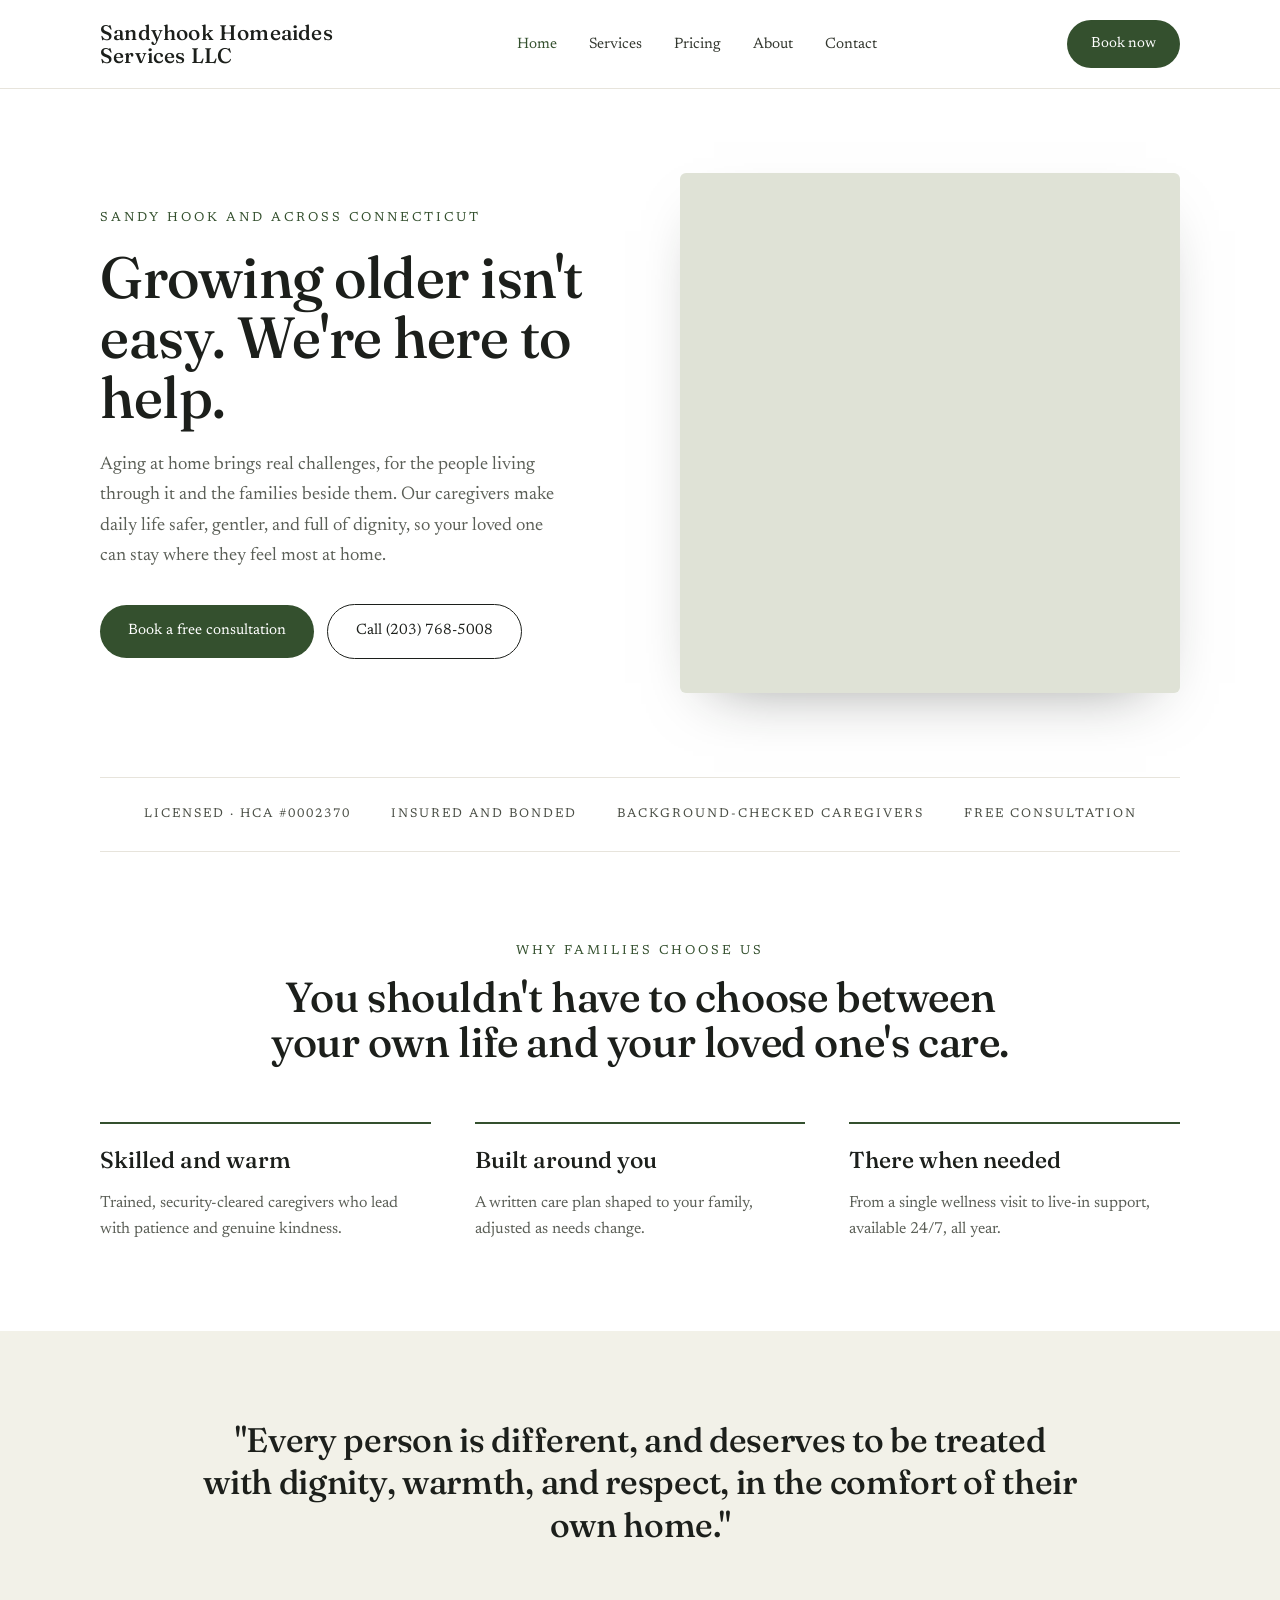
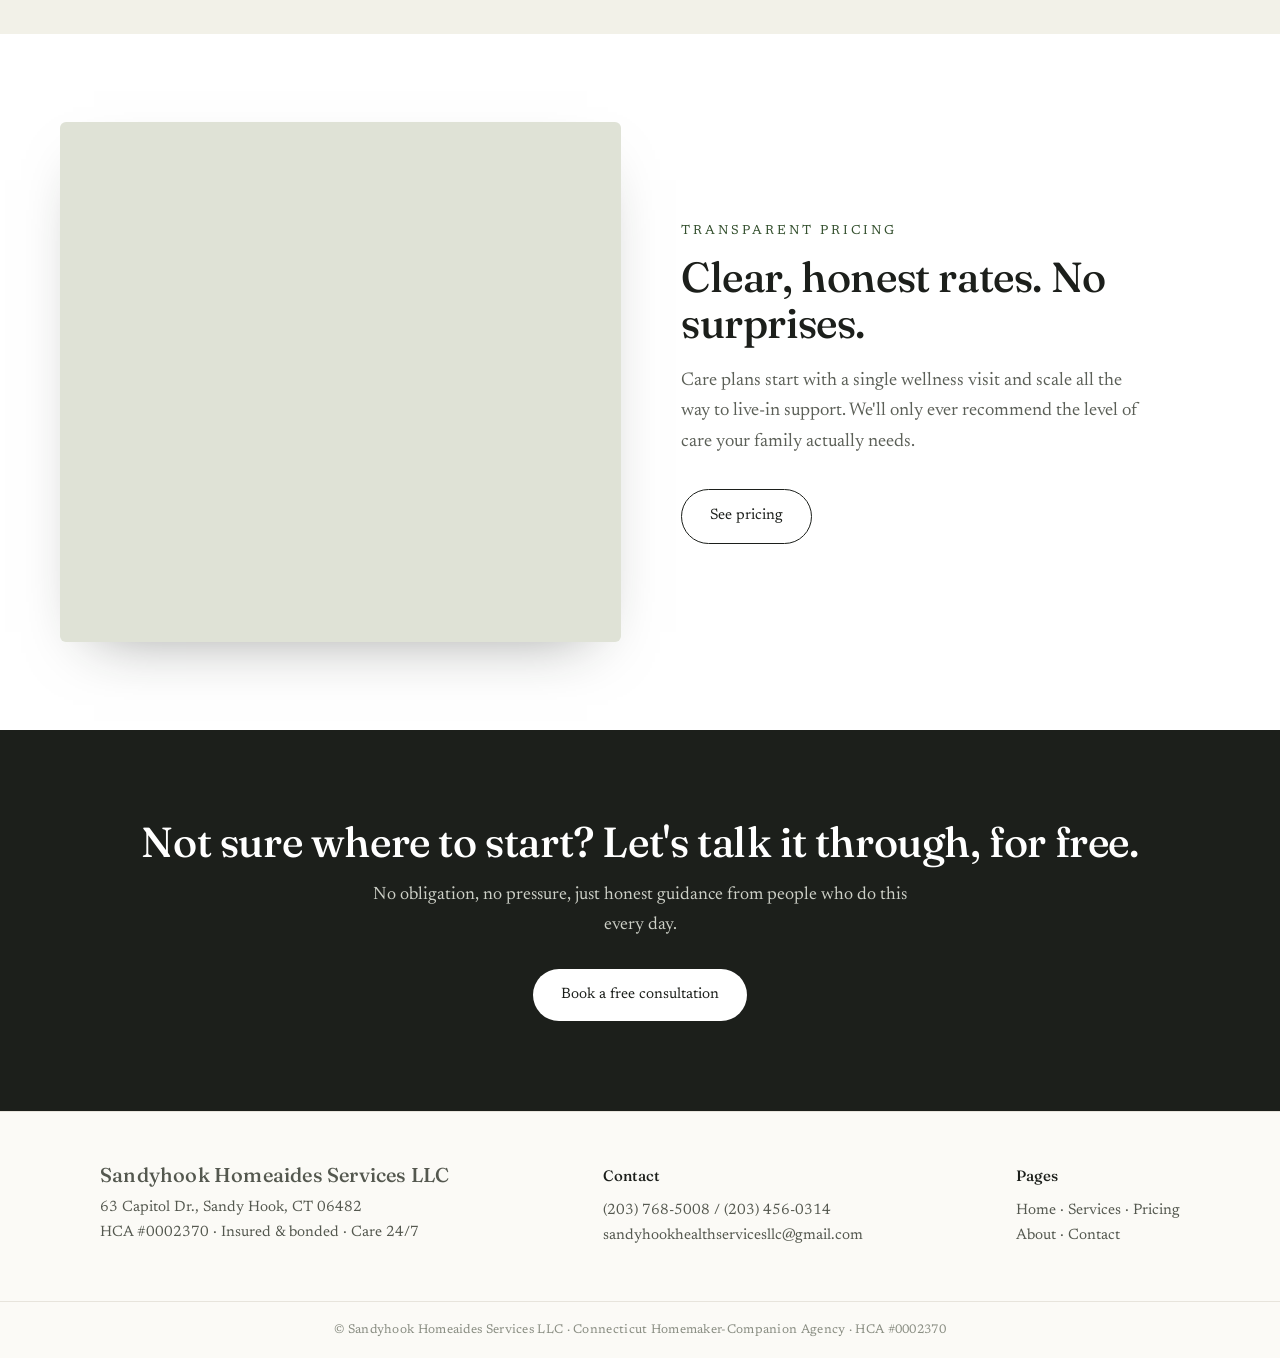
==== index.html @ 5daa8184 "Add files via upload" ====
<!DOCTYPE html>
<html lang="en">
<head>
<meta charset="UTF-8">
<meta name="viewport" content="width=device-width, initial-scale=1.0">
<title>Sandyhook Homeaides Services LLC | Home Care in Sandy Hook, CT</title>
<meta name="description" content="Licensed, insured home care in Sandy Hook and across Connecticut. Elderly care, dementia and Alzheimer's care, live-in and 24-hour caregivers. Free consultation. HCA #0002370.">
<link rel="stylesheet" href="styles.css">
</head>
<body>

<header>
  <div class="wrap bar">
    <a class="brand serif" href="index.html">Sandyhook Homeaides<br>Services LLC</a>
    <nav class="main" id="nav">
      <a href="index.html" class="active">Home</a>
      <a href="services.html">Services</a>
      <a href="pricing.html">Pricing</a>
      <a href="about.html">About</a>
      <a href="contact.html">Contact</a>
    </nav>
    <a class="book" href="contact.html">Book now</a>
    <button class="menu-toggle" onclick="document.getElementById('nav').classList.toggle('open')" aria-label="Menu">☰</button>
  </div>
</header>

<div class="wrap">
  <div class="split">
    <div>
      <div class="eyebrow">Sandy Hook and across Connecticut</div>
      <h1 class="serif">Growing older isn't easy. We're here to help.</h1>
      <p class="lead">Aging at home brings real challenges, for the people living through it and the families beside them. Our caregivers make daily life safer, gentler, and full of dignity, so your loved one can stay where they feel most at home.</p>
      <div class="acts">
        <a class="btn btn-dark" href="contact.html">Book a free consultation</a>
        <a class="btn btn-ghost" href="tel:+12037685008">Call (203) 768-5008</a>
      </div>
    </div>
    <div class="himg" style="background-image:url('https://images.unsplash.com/photo-1576765608535-5f04d1e3f289?auto=format&fit=crop&w=1100&q=70')" role="img" aria-label="A caregiver supporting an older adult at home"></div>
  </div>
</div>

<div class="wrap"><div class="trust">
  <span>Licensed · HCA #0002370</span>
  <span>Insured and bonded</span>
  <span>Background-checked caregivers</span>
  <span>Free consultation</span>
</div></div>

<section class="pad">
  <div class="wrap">
    <div class="center">
      <div class="eyebrow">Why families choose us</div>
      <h2 class="serif" style="margin-top:14px">You shouldn't have to choose between your own life and your loved one's care.</h2>
    </div>
    <div class="trio">
      <div><div class="t">Skilled and warm</div><p>Trained, security-cleared caregivers who lead with patience and genuine kindness.</p></div>
      <div><div class="t">Built around you</div><p>A written care plan shaped to your family, adjusted as needs change.</p></div>
      <div><div class="t">There when needed</div><p>From a single wellness visit to live-in support, available 24/7, all year.</p></div>
    </div>
  </div>
</section>

<section class="pad sage">
  <div class="wrap"><div class="quote">"Every person is different, and deserves to be treated with dignity, warmth, and respect, in the comfort of their own home."</div></div>
</section>

<section class="pad">
  <div class="wrap split" style="padding:0">
    <div class="himg" style="background-image:url('https://images.unsplash.com/photo-1573497019940-1c28c88b4f3e?auto=format&fit=crop&w=1100&q=70')" role="img" aria-label="A caregiver and client smiling together"></div>
    <div>
      <div class="eyebrow">Transparent pricing</div>
      <h2 class="serif" style="margin-top:14px">Clear, honest rates. No surprises.</h2>
      <p class="lead" style="margin-top:20px">Care plans start with a single wellness visit and scale all the way to live-in support. We'll only ever recommend the level of care your family actually needs.</p>
      <div class="acts"><a class="btn btn-ghost" href="pricing.html">See pricing</a></div>
    </div>
  </div>
</section>

<div class="ctaband">
  <h2 class="serif">Not sure where to start? Let's talk it through, for free.</h2>
  <p>No obligation, no pressure, just honest guidance from people who do this every day.</p>
  <a class="btn btn-light" href="contact.html">Book a free consultation</a>
</div>

<footer>
  <div class="wrap">
    <div><div class="brand serif">Sandyhook Homeaides Services LLC</div>63 Capitol Dr., Sandy Hook, CT 06482<br>HCA #0002370 · Insured &amp; bonded · Care 24/7</div>
    <div><b>Contact</b><a href="tel:+12037685008">(203) 768-5008</a> / <a href="tel:+12034560314">(203) 456-0314</a><br><a href="mailto:sandyhookhealthservicesllc@gmail.com">sandyhookhealthservicesllc@gmail.com</a></div>
    <div><b>Pages</b><a href="index.html">Home</a> · <a href="services.html">Services</a> · <a href="pricing.html">Pricing</a><br><a href="about.html">About</a> · <a href="contact.html">Contact</a></div>
  </div>
  <div class="legal">© Sandyhook Homeaides Services LLC · Connecticut Homemaker-Companion Agency · HCA #0002370</div>
</footer>

</body>
</html>
---- styles.css ----
/* Sandyhook Homeaides Services LLC — site styles */
@import url('https://fonts.googleapis.com/css2?family=Fraunces:opsz,wght@9..144,400;9..144,500;9..144,600&family=Newsreader:wght@400;500&display=swap');

:root{
  --ink:#1c1f1b; --mut:#5b5f57; --line:#e7e4dc;
  --green:#34502E; --green-d:#26401f; --sage:#F2F1E8; --cream:#FBFAF6; --paper:#fff;
}
*{box-sizing:border-box;margin:0;padding:0}
html{scroll-behavior:smooth}
body{font-family:'Newsreader',Georgia,serif;color:var(--ink);line-height:1.65;background:#fff;-webkit-font-smoothing:antialiased}
.serif{font-family:'Fraunces',Georgia,serif}
.wrap{max-width:1160px;margin:0 auto;padding:0 40px}
a{text-decoration:none;color:inherit}
img{max-width:100%;display:block}

/* header */
header{background:#fff;border-bottom:1px solid var(--line);position:sticky;top:0;z-index:20}
.bar{display:flex;align-items:center;justify-content:space-between;height:88px;gap:20px}
.brand{font-family:'Fraunces',serif;font-size:21px;font-weight:500;letter-spacing:.2px;line-height:1.1}
nav.main a{margin:0 14px;font-size:15px;color:#33372f}
nav.main a:hover,nav.main a.active{color:var(--green)}
.book{background:var(--green);color:#fff;padding:12px 24px;border-radius:30px;font-size:14.5px;margin-left:6px;white-space:nowrap}
.book:hover{background:var(--green-d)}
.menu-toggle{display:none}

/* buttons */
.btn{display:inline-block;padding:14px 28px;border-radius:30px;font-size:15px;cursor:pointer}
.btn-dark{background:var(--green);color:#fff}
.btn-dark:hover{background:var(--green-d)}
.btn-ghost{border:1px solid var(--ink);color:var(--ink)}
.btn-ghost:hover{background:var(--ink);color:#fff}
.btn-light{background:#fff;color:var(--ink)}

/* hero / split */
.split{display:grid;grid-template-columns:1.02fr .98fr;gap:60px;align-items:center;padding:84px 0}
.eyebrow{font-size:13px;letter-spacing:3px;text-transform:uppercase;color:var(--green)}
h1.serif{font-size:58px;line-height:1.04;font-weight:500;letter-spacing:-.5px;margin-top:18px}
.split p.lead{font-size:18.5px;color:var(--mut);margin-top:22px;max-width:470px}
.acts{margin-top:32px;display:flex;gap:13px;align-items:center;flex-wrap:wrap}
.himg{height:520px;border-radius:6px;background:#dfe2d6 center/cover;box-shadow:0 24px 60px -34px rgba(28,31,27,.5)}

/* sections */
section.pad{padding:88px 0}
.center{text-align:center;max-width:760px;margin:0 auto}
h2.serif{font-size:42px;font-weight:500;line-height:1.08;letter-spacing:-.4px}
.lead{font-size:18px;color:var(--mut)}
.cream{background:var(--cream)}
.sage{background:var(--sage)}

/* trust line */
.trust{display:flex;gap:40px;justify-content:center;flex-wrap:wrap;padding:26px 0;border-top:1px solid var(--line);border-bottom:1px solid var(--line);font-size:12.5px;letter-spacing:2px;text-transform:uppercase;color:#4a4e45}

/* trio */
.trio{display:grid;grid-template-columns:repeat(3,1fr);gap:44px;margin-top:56px}
.trio .t{font-family:'Fraunces',serif;font-size:23px;font-weight:500;border-top:2px solid var(--green);padding-top:18px}
.trio p{color:var(--mut);font-size:16px;margin-top:10px}

/* quote */
.quote{font-family:'Fraunces',serif;font-size:34px;line-height:1.25;font-weight:500;letter-spacing:-.3px;max-width:880px;margin:0 auto;text-align:center}

/* services grid */
.svc-grid{display:grid;grid-template-columns:1fr 1fr;gap:0 64px;margin-top:48px;border-top:1px solid var(--line)}
.svc{padding:26px 0;border-bottom:1px solid var(--line)}
.svc h3{font-family:'Fraunces',serif;font-size:22px;font-weight:500;margin-bottom:6px}
.svc p{color:var(--mut);font-size:16px}

/* pricing */
.plan-grid{display:grid;grid-template-columns:1fr 1fr;gap:22px;margin-top:52px}
.plan{border:1px solid var(--line);border-radius:8px;padding:34px}
.plan.feat{border:2px solid var(--green)}
.plan .nm{font-size:13px;letter-spacing:2px;text-transform:uppercase;color:var(--mut)}
.plan .amt{font-family:'Fraunces',serif;font-size:38px;font-weight:500;margin:8px 0 2px}
.plan .amt span{font-size:15px;color:var(--mut)}
.plan .who{color:var(--mut);font-size:15.5px;margin-bottom:18px}
.plan ul{border-top:1px solid var(--line);padding-top:16px;margin:0;list-style:none}
.plan li{color:var(--mut);font-size:15px;padding-left:18px;position:relative;margin:8px 0}
.plan li:before{content:'—';position:absolute;left:0;color:var(--green)}

/* about stack */
.stack{max-width:760px;margin:48px auto 0}
.stack .blk{padding:26px 0;border-top:1px solid var(--line)}
.stack .blk .k{font-family:'Fraunces',serif;font-size:22px;font-weight:500;margin-bottom:8px}
.stack .blk p{color:var(--mut);font-size:17px}

/* contact */
.cgrid{display:grid;grid-template-columns:1fr 1fr;gap:56px;margin-top:46px}
.cinfo div.row{padding:18px 0;border-bottom:1px solid var(--line)}
.cinfo .k{font-size:12.5px;letter-spacing:2px;text-transform:uppercase;color:var(--mut)}
.cinfo .v{font-family:'Fraunces',serif;font-size:21px;font-weight:500;margin-top:4px}
.cinfo .v a:hover{color:var(--green)}
.form label{display:block;font-size:13px;letter-spacing:1px;text-transform:uppercase;color:var(--mut);margin:16px 0 6px}
.form input,.form select,.form textarea{width:100%;border:1px solid var(--line);border-radius:6px;padding:13px 14px;font-family:'Newsreader',serif;font-size:16px;background:#fff}
.form input:focus,.form select:focus,.form textarea:focus{outline:none;border-color:var(--green)}
.form button{margin-top:22px;background:var(--green);color:#fff;border:none;border-radius:30px;padding:14px 30px;font-size:15px;cursor:pointer}
.form button:hover{background:var(--green-d)}
.mapwrap{margin-top:54px;border:1px solid var(--line);border-radius:8px;overflow:hidden}
.mapwrap iframe{width:100%;height:340px;border:0;display:block}

/* cta band */
.ctaband{background:var(--ink);color:#fff;text-align:center;padding:90px 30px}
.ctaband h2{color:#fff;margin:0 auto}
.ctaband p{color:#cdd0c7;margin:16px auto 28px;max-width:540px;font-size:18px}

/* footer */
footer{background:var(--cream);border-top:1px solid var(--line);font-size:15px;color:#54584f}
footer .wrap{padding:52px 40px;display:flex;flex-wrap:wrap;gap:40px;justify-content:space-between}
footer .brand{font-size:20px;margin-bottom:10px}
footer b{display:block;color:var(--ink);margin-bottom:10px;font-family:'Fraunces',serif;font-weight:500}
footer a:hover{color:var(--green)}
.legal{border-top:1px solid var(--line);text-align:center;padding:18px;font-size:12.5px;color:#8a8e83;letter-spacing:.3px}

/* page intro */
.pintro{padding:70px 0 0}

@media(max-width:880px){
  .split{grid-template-columns:1fr;gap:30px;padding:50px 0}
  h1.serif{font-size:40px}.himg{height:280px}
  .trio,.plan-grid,.svc-grid,.cgrid{grid-template-columns:1fr;gap:28px}
  .svc{padding:22px 0}
  nav.main{display:none}
  nav.main.open{display:block;position:absolute;top:88px;left:0;right:0;background:#fff;border-bottom:1px solid var(--line);padding:14px 40px}
  nav.main.open a{display:block;margin:12px 0;font-size:17px}
  .menu-toggle{display:block;background:none;border:none;font-size:26px;cursor:pointer;color:var(--ink)}
  h2.serif{font-size:32px}
}
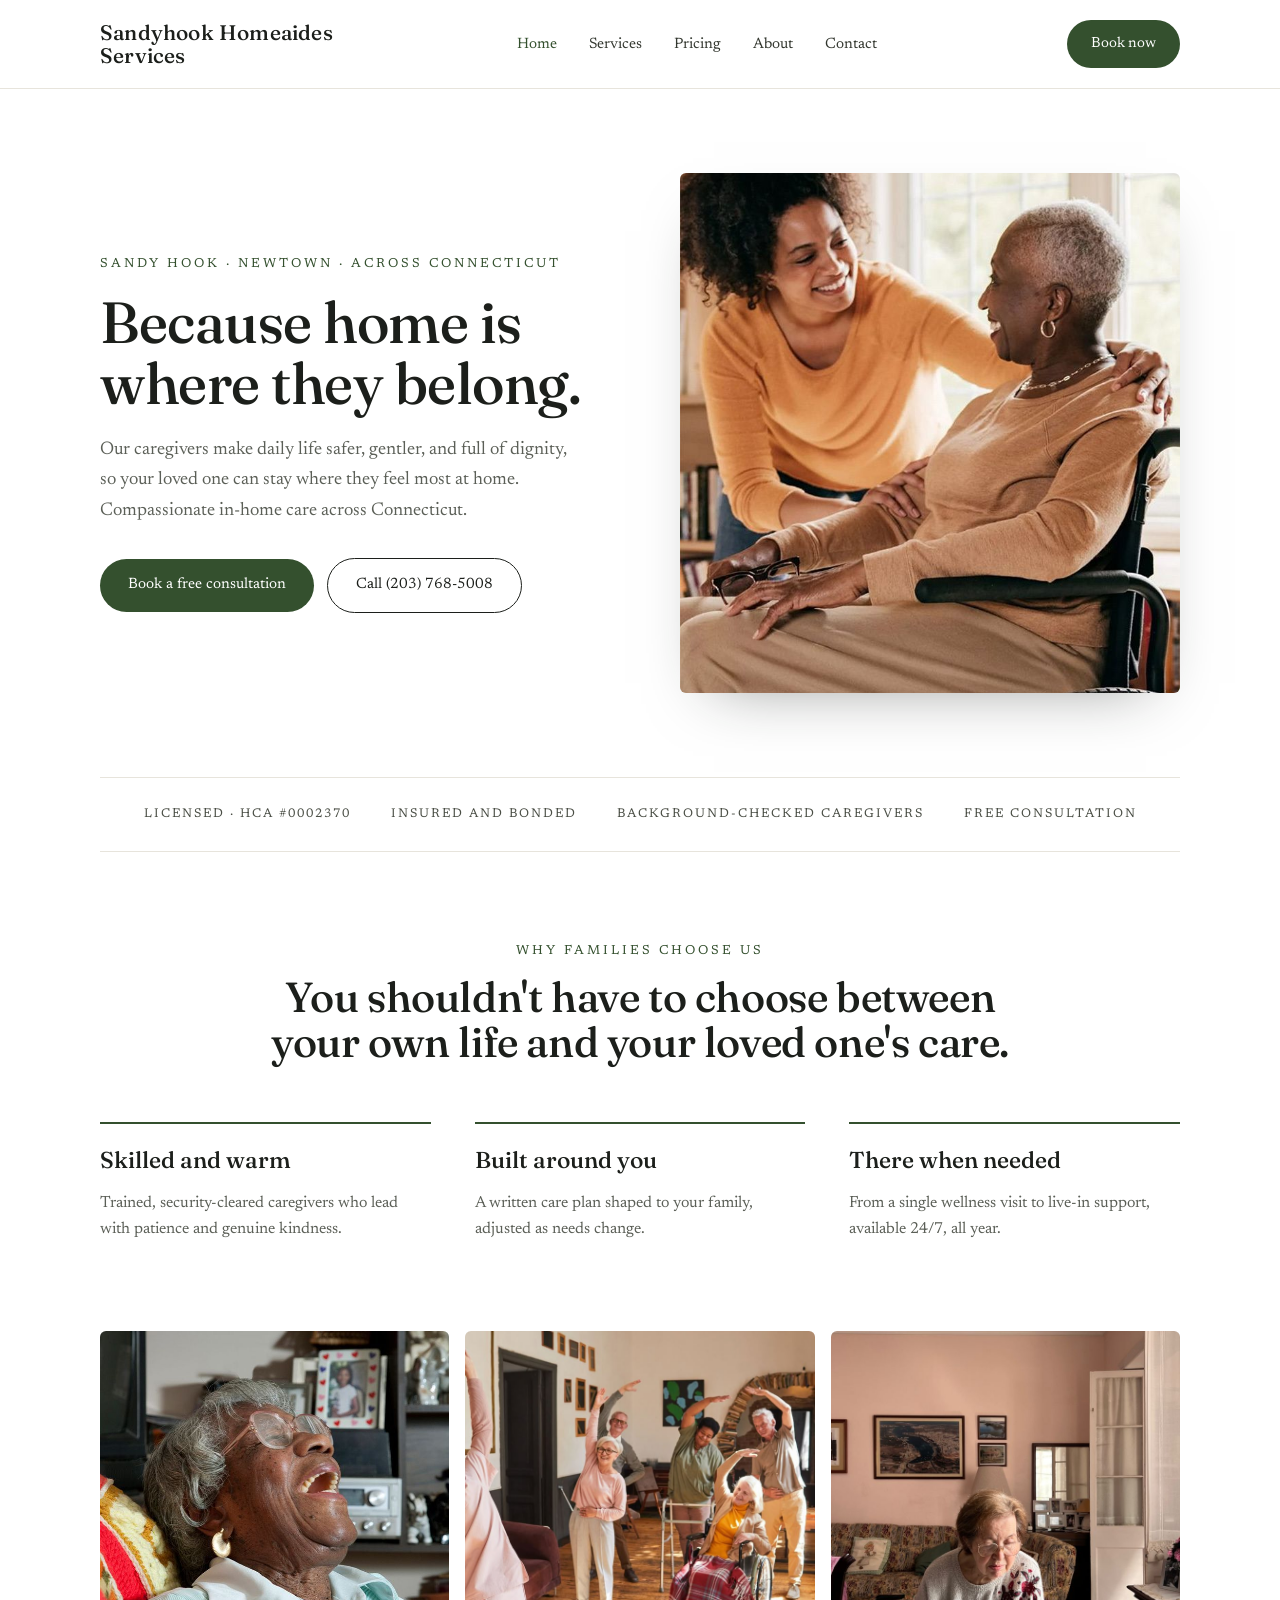
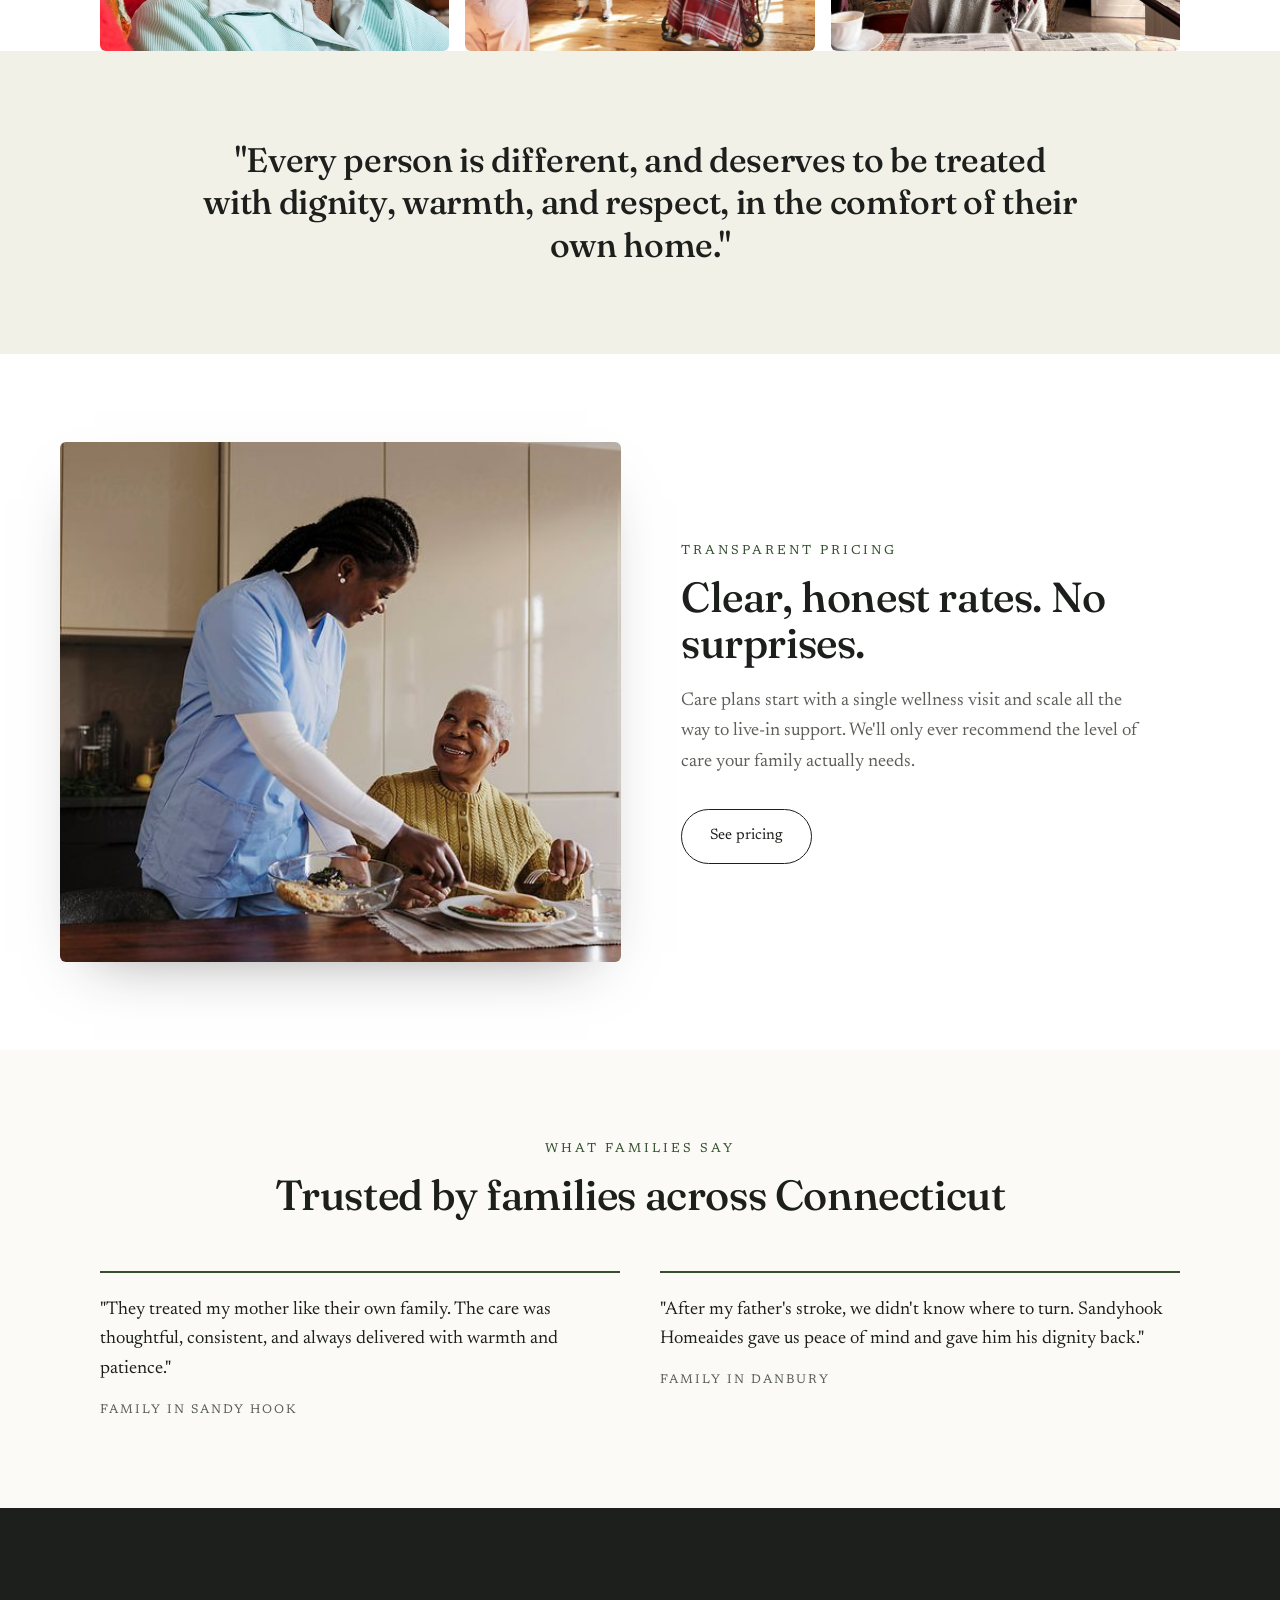
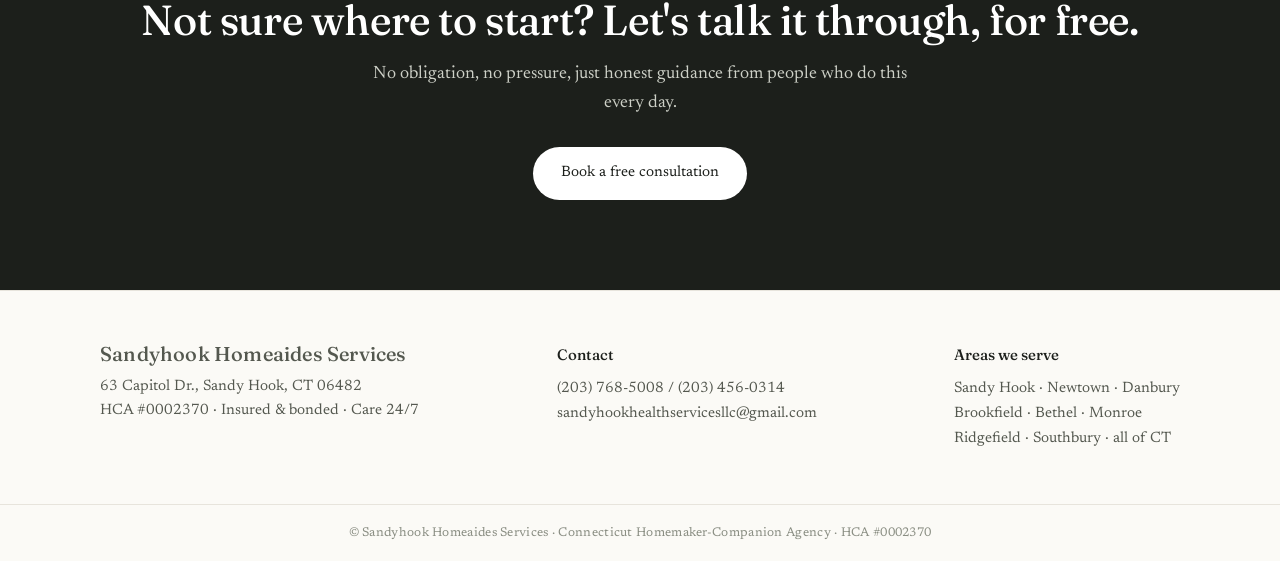
==== commit 22e4fef9: "Add images, SEO, custom domain, and copy updates - Replace Unsplash stock with 10 local images acros" ====
--- a/index.html
+++ b/index.html
@@ -3,15 +3,53 @@
 <head>
 <meta charset="UTF-8">
 <meta name="viewport" content="width=device-width, initial-scale=1.0">
-<title>Sandyhook Homeaides Services LLC | Home Care in Sandy Hook, CT</title>
-<meta name="description" content="Licensed, insured home care in Sandy Hook and across Connecticut. Elderly care, dementia and Alzheimer's care, live-in and 24-hour caregivers. Free consultation. HCA #0002370.">
+<title>In-Home Care in Sandy Hook & Newtown, CT | Sandyhook Homeaides Services</title>
+<meta name="description" content="Licensed, insured in-home care in Sandy Hook, Newtown, Danbury, and across Connecticut. Elderly care, dementia and Alzheimer's care, live-in and 24-hour caregivers. Free consultation. HCA #0002370.">
 <link rel="stylesheet" href="styles.css">
+<script type="application/ld+json">
+{
+  "@context": "https://schema.org",
+  "@type": "HomeHealthCareService",
+  "name": "Sandyhook Homeaides Services",
+  "description": "Licensed, insured in-home care provider serving Sandy Hook, Newtown, and across Connecticut. Elderly care, dementia care, live-in care, and 24-hour caregivers.",
+  "telephone": ["+1-203-768-5008", "+1-203-456-0314"],
+  "email": "sandyhookhealthservicesllc@gmail.com",
+  "address": {
+    "@type": "PostalAddress",
+    "streetAddress": "63 Capitol Dr.",
+    "addressLocality": "Sandy Hook",
+    "addressRegion": "CT",
+    "postalCode": "06482",
+    "addressCountry": "US"
+  },
+  "areaServed": [
+    {"@type": "State", "name": "Connecticut"},
+    {"@type": "City", "name": "Sandy Hook"},
+    {"@type": "City", "name": "Newtown"},
+    {"@type": "City", "name": "Danbury"},
+    {"@type": "City", "name": "Brookfield"},
+    {"@type": "City", "name": "Bethel"},
+    {"@type": "City", "name": "Monroe"},
+    {"@type": "City", "name": "Ridgefield"},
+    {"@type": "City", "name": "Southbury"}
+  ],
+  "openingHours": "Mo-Su 00:00-23:59",
+  "priceRange": "$$",
+  "sameAs": [],
+  "hasCredential": {
+    "@type": "EducationalOccupationalCredential",
+    "credentialCategory": "license",
+    "name": "Connecticut Homemaker-Companion Agency License",
+    "identifier": "HCA #0002370"
+  }
+}
+</script>
 </head>
 <body>
 
 <header>
   <div class="wrap bar">
-    <a class="brand serif" href="index.html">Sandyhook Homeaides<br>Services LLC</a>
+    <a class="brand serif" href="index.html">Sandyhook Homeaides<br>Services</a>
     <nav class="main" id="nav">
       <a href="index.html" class="active">Home</a>
       <a href="services.html">Services</a>
@@ -27,15 +65,15 @@
 <div class="wrap">
   <div class="split">
     <div>
-      <div class="eyebrow">Sandy Hook and across Connecticut</div>
-      <h1 class="serif">Growing older isn't easy. We're here to help.</h1>
-      <p class="lead">Aging at home brings real challenges, for the people living through it and the families beside them. Our caregivers make daily life safer, gentler, and full of dignity, so your loved one can stay where they feel most at home.</p>
+      <div class="eyebrow">Sandy Hook · Newtown · across Connecticut</div>
+      <h1 class="serif">Because home is where they belong.</h1>
+      <p class="lead">Our caregivers make daily life safer, gentler, and full of dignity, so your loved one can stay where they feel most at home. Compassionate in-home care across Connecticut.</p>
       <div class="acts">
         <a class="btn btn-dark" href="contact.html">Book a free consultation</a>
         <a class="btn btn-ghost" href="tel:+12037685008">Call (203) 768-5008</a>
       </div>
     </div>
-    <div class="himg" style="background-image:url('https://images.unsplash.com/photo-1576765608535-5f04d1e3f289?auto=format&fit=crop&w=1100&q=70')" role="img" aria-label="A caregiver supporting an older adult at home"></div>
+    <div class="himg" style="background-image:url('images/caregiver-companionship-wheelchair-support-connecticut.jpg')" role="img" aria-label="A caregiver warmly supporting a senior in a wheelchair at home"></div>
   </div>
 </div>
 
@@ -60,18 +98,46 @@
   </div>
 </section>
 
+<div class="wrap">
+  <div class="gallery">
+    <img src="images/joyful-senior-woman-elderly-care-connecticut.jpg" alt="A joyful senior woman laughing at home in Connecticut" loading="lazy">
+    <img src="images/senior-group-exercise-active-aging-connecticut.jpg" alt="Seniors staying active with group exercise at home" loading="lazy">
+    <img src="images/senior-companion-care-reading-at-home-connecticut.jpg" alt="A senior enjoying her morning reading at home with care support" loading="lazy">
+  </div>
+</div>
+
 <section class="pad sage">
   <div class="wrap"><div class="quote">"Every person is different, and deserves to be treated with dignity, warmth, and respect, in the comfort of their own home."</div></div>
 </section>
 
 <section class="pad">
   <div class="wrap split" style="padding:0">
-    <div class="himg" style="background-image:url('https://images.unsplash.com/photo-1573497019940-1c28c88b4f3e?auto=format&fit=crop&w=1100&q=70')" role="img" aria-label="A caregiver and client smiling together"></div>
+    <div class="himg" style="background-image:url('images/caregiver-meal-preparation-home-care-connecticut.jpg')" role="img" aria-label="A caregiver preparing a meal for a client at home"></div>
     <div>
       <div class="eyebrow">Transparent pricing</div>
       <h2 class="serif" style="margin-top:14px">Clear, honest rates. No surprises.</h2>
       <p class="lead" style="margin-top:20px">Care plans start with a single wellness visit and scale all the way to live-in support. We'll only ever recommend the level of care your family actually needs.</p>
       <div class="acts"><a class="btn btn-ghost" href="pricing.html">See pricing</a></div>
+    </div>
+  </div>
+</section>
+
+<section class="pad cream">
+  <div class="wrap">
+    <div class="center">
+      <div class="eyebrow">What families say</div>
+      <h2 class="serif" style="margin-top:14px">Trusted by families across Connecticut</h2>
+    </div>
+    <div class="testimonials">
+      <!-- Replace with real client testimonials -->
+      <div class="testimonial">
+        <div class="tq">"They treated my mother like their own family. The care was thoughtful, consistent, and always delivered with warmth and patience."</div>
+        <div class="ta">Family in Sandy Hook</div>
+      </div>
+      <div class="testimonial">
+        <div class="tq">"After my father's stroke, we didn't know where to turn. Sandyhook Homeaides gave us peace of mind and gave him his dignity back."</div>
+        <div class="ta">Family in Danbury</div>
+      </div>
     </div>
   </div>
 </section>
@@ -84,11 +150,11 @@
 
 <footer>
   <div class="wrap">
-    <div><div class="brand serif">Sandyhook Homeaides Services LLC</div>63 Capitol Dr., Sandy Hook, CT 06482<br>HCA #0002370 · Insured &amp; bonded · Care 24/7</div>
+    <div><div class="brand serif">Sandyhook Homeaides Services</div>63 Capitol Dr., Sandy Hook, CT 06482<br>HCA #0002370 · Insured &amp; bonded · Care 24/7</div>
     <div><b>Contact</b><a href="tel:+12037685008">(203) 768-5008</a> / <a href="tel:+12034560314">(203) 456-0314</a><br><a href="mailto:sandyhookhealthservicesllc@gmail.com">sandyhookhealthservicesllc@gmail.com</a></div>
-    <div><b>Pages</b><a href="index.html">Home</a> · <a href="services.html">Services</a> · <a href="pricing.html">Pricing</a><br><a href="about.html">About</a> · <a href="contact.html">Contact</a></div>
+    <div><b>Areas we serve</b>Sandy Hook · Newtown · Danbury<br>Brookfield · Bethel · Monroe<br>Ridgefield · Southbury · all of CT</div>
   </div>
-  <div class="legal">© Sandyhook Homeaides Services LLC · Connecticut Homemaker-Companion Agency · HCA #0002370</div>
+  <div class="legal">© Sandyhook Homeaides Services · Connecticut Homemaker-Companion Agency · HCA #0002370</div>
 </footer>
 
 </body>
--- a/styles.css
+++ b/styles.css
@@ -1,4 +1,4 @@
-/* Sandyhook Homeaides Services LLC — site styles */
+/* Sandyhook Homeaides Services - site styles */
 @import url('https://fonts.googleapis.com/css2?family=Fraunces:opsz,wght@9..144,400;9..144,500;9..144,600&family=Newsreader:wght@400;500&display=swap');
 
 :root{
@@ -74,7 +74,7 @@
 .plan .who{color:var(--mut);font-size:15.5px;margin-bottom:18px}
 .plan ul{border-top:1px solid var(--line);padding-top:16px;margin:0;list-style:none}
 .plan li{color:var(--mut);font-size:15px;padding-left:18px;position:relative;margin:8px 0}
-.plan li:before{content:'—';position:absolute;left:0;color:var(--green)}
+.plan li:before{content:'·';position:absolute;left:0;color:var(--green)}
 
 /* about stack */
 .stack{max-width:760px;margin:48px auto 0}
@@ -112,6 +112,22 @@
 /* page intro */
 .pintro{padding:70px 0 0}
 
+/* image gallery strip */
+.gallery{display:grid;grid-template-columns:repeat(3,1fr);gap:16px}
+.gallery img{width:100%;height:320px;object-fit:cover;border-radius:6px}
+
+/* full-width image break */
+.img-break{width:100%;height:400px;object-fit:cover;border-radius:6px;display:block}
+
+/* testimonials */
+.testimonials{display:grid;grid-template-columns:repeat(2,1fr);gap:40px;margin-top:52px}
+.testimonial{border-top:2px solid var(--green);padding-top:22px}
+.testimonial .tq{font-size:18.5px;color:var(--ink);line-height:1.6}
+.testimonial .ta{margin-top:16px;font-size:12.5px;letter-spacing:2px;text-transform:uppercase;color:var(--mut)}
+
+/* contact image */
+.contact-img{width:100%;height:260px;object-fit:cover;border-radius:6px;margin-top:28px}
+
 @media(max-width:880px){
   .split{grid-template-columns:1fr;gap:30px;padding:50px 0}
   h1.serif{font-size:40px}.himg{height:280px}
@@ -122,4 +138,8 @@
   nav.main.open a{display:block;margin:12px 0;font-size:17px}
   .menu-toggle{display:block;background:none;border:none;font-size:26px;cursor:pointer;color:var(--ink)}
   h2.serif{font-size:32px}
+  .gallery{grid-template-columns:1fr;gap:12px}
+  .gallery img{height:220px}
+  .testimonials{grid-template-columns:1fr}
+  .img-break{height:240px}
 }
